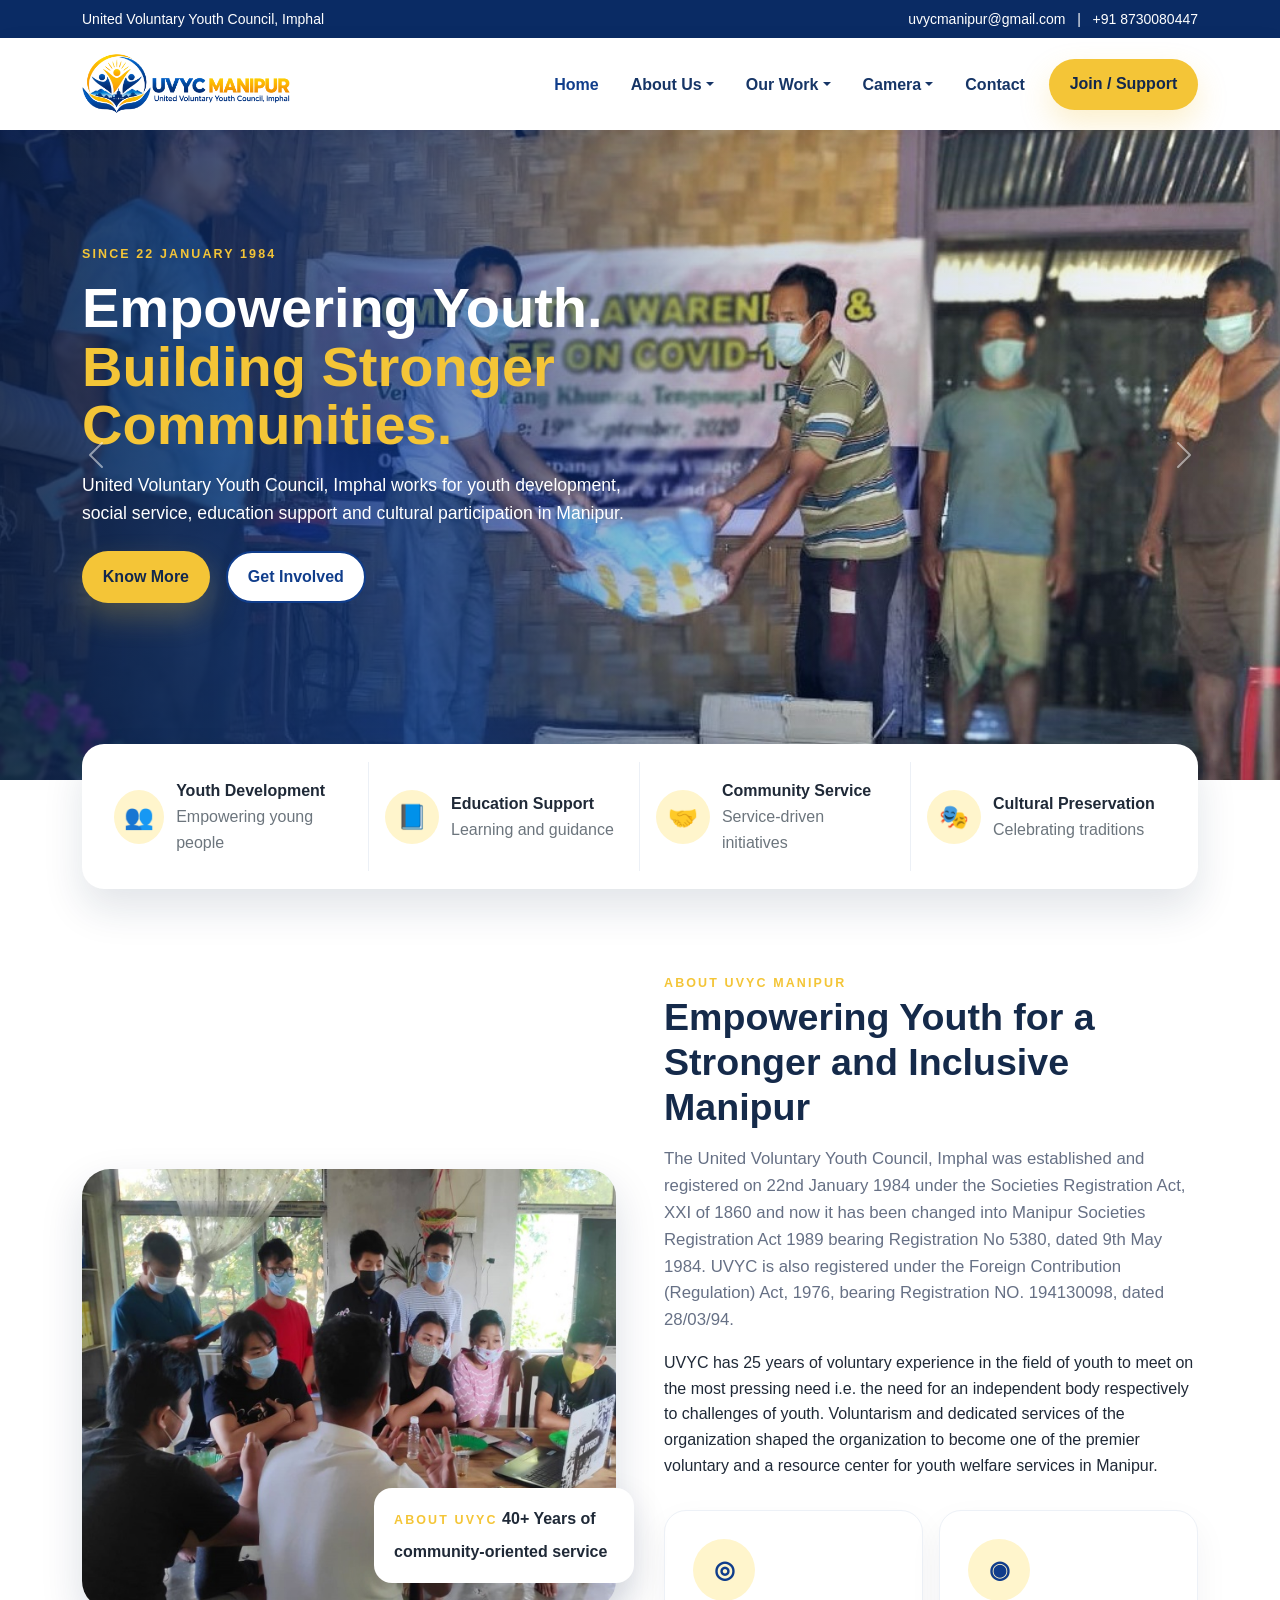
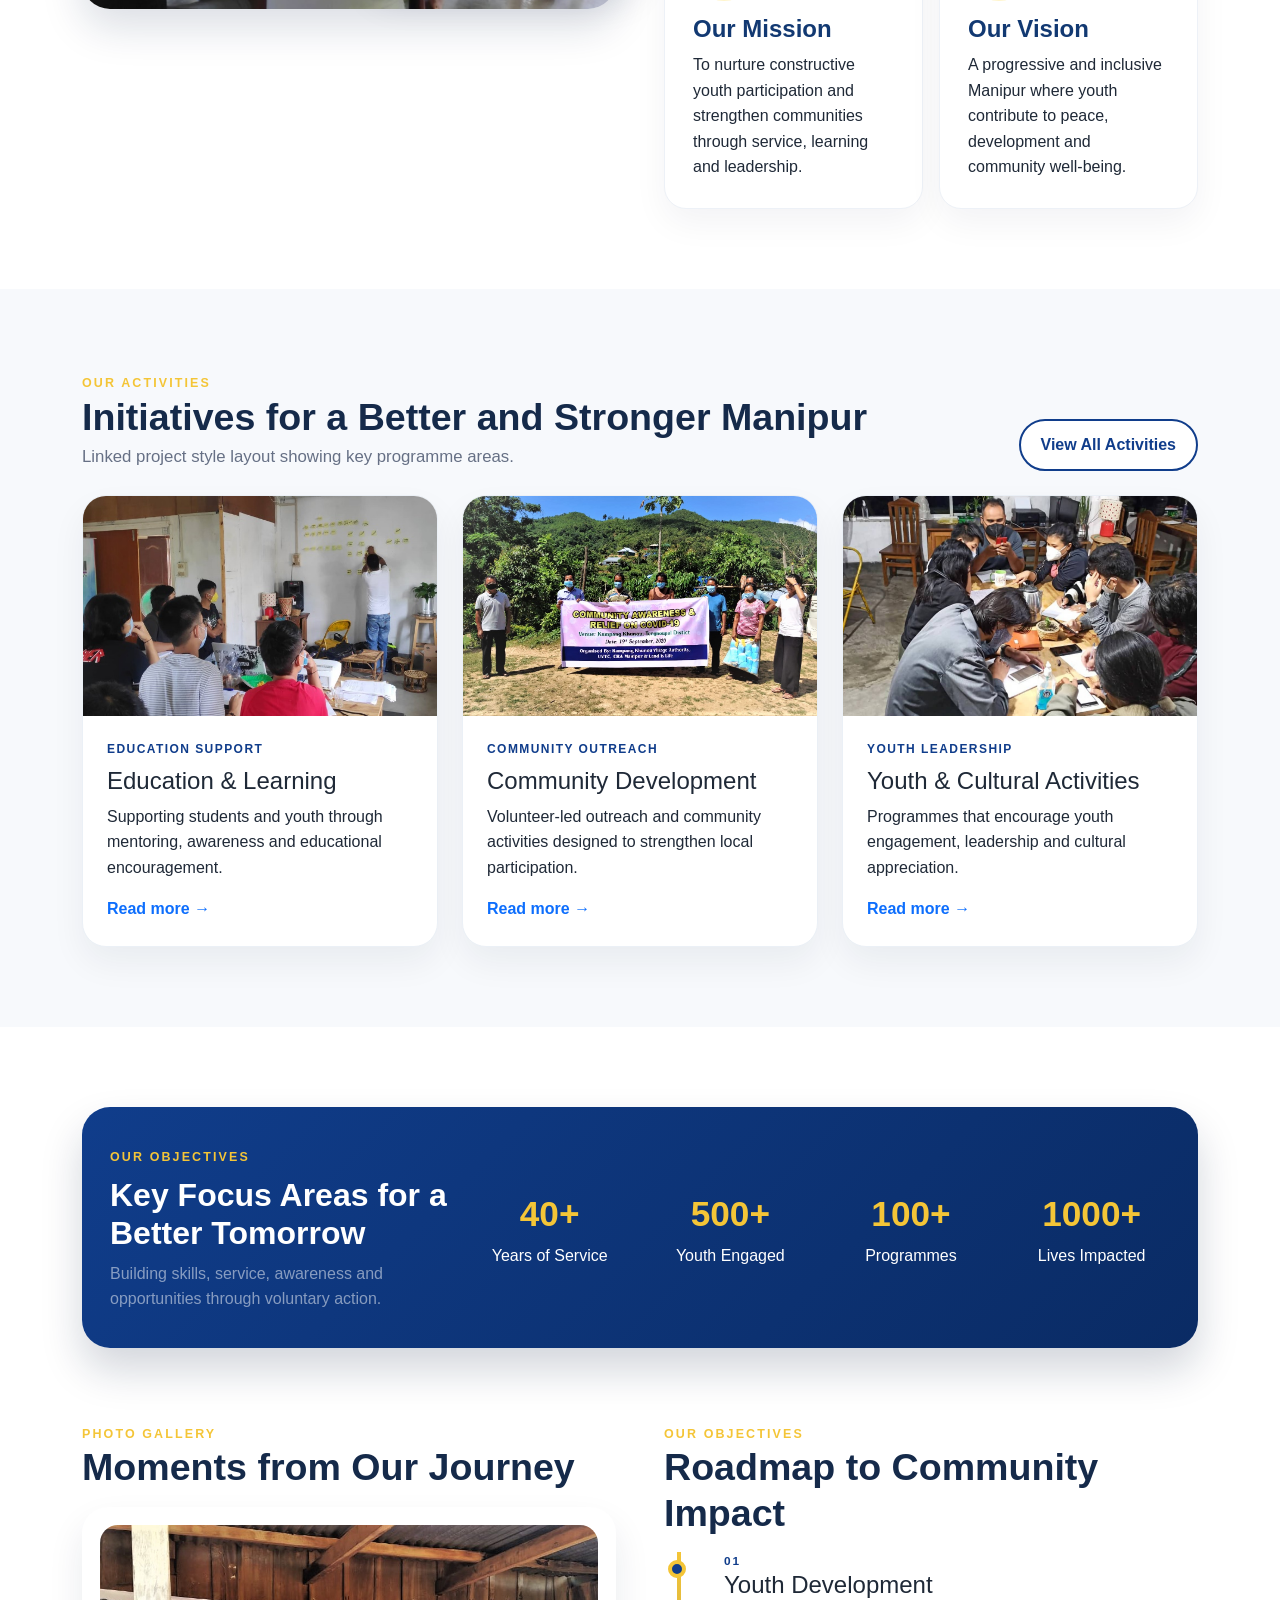
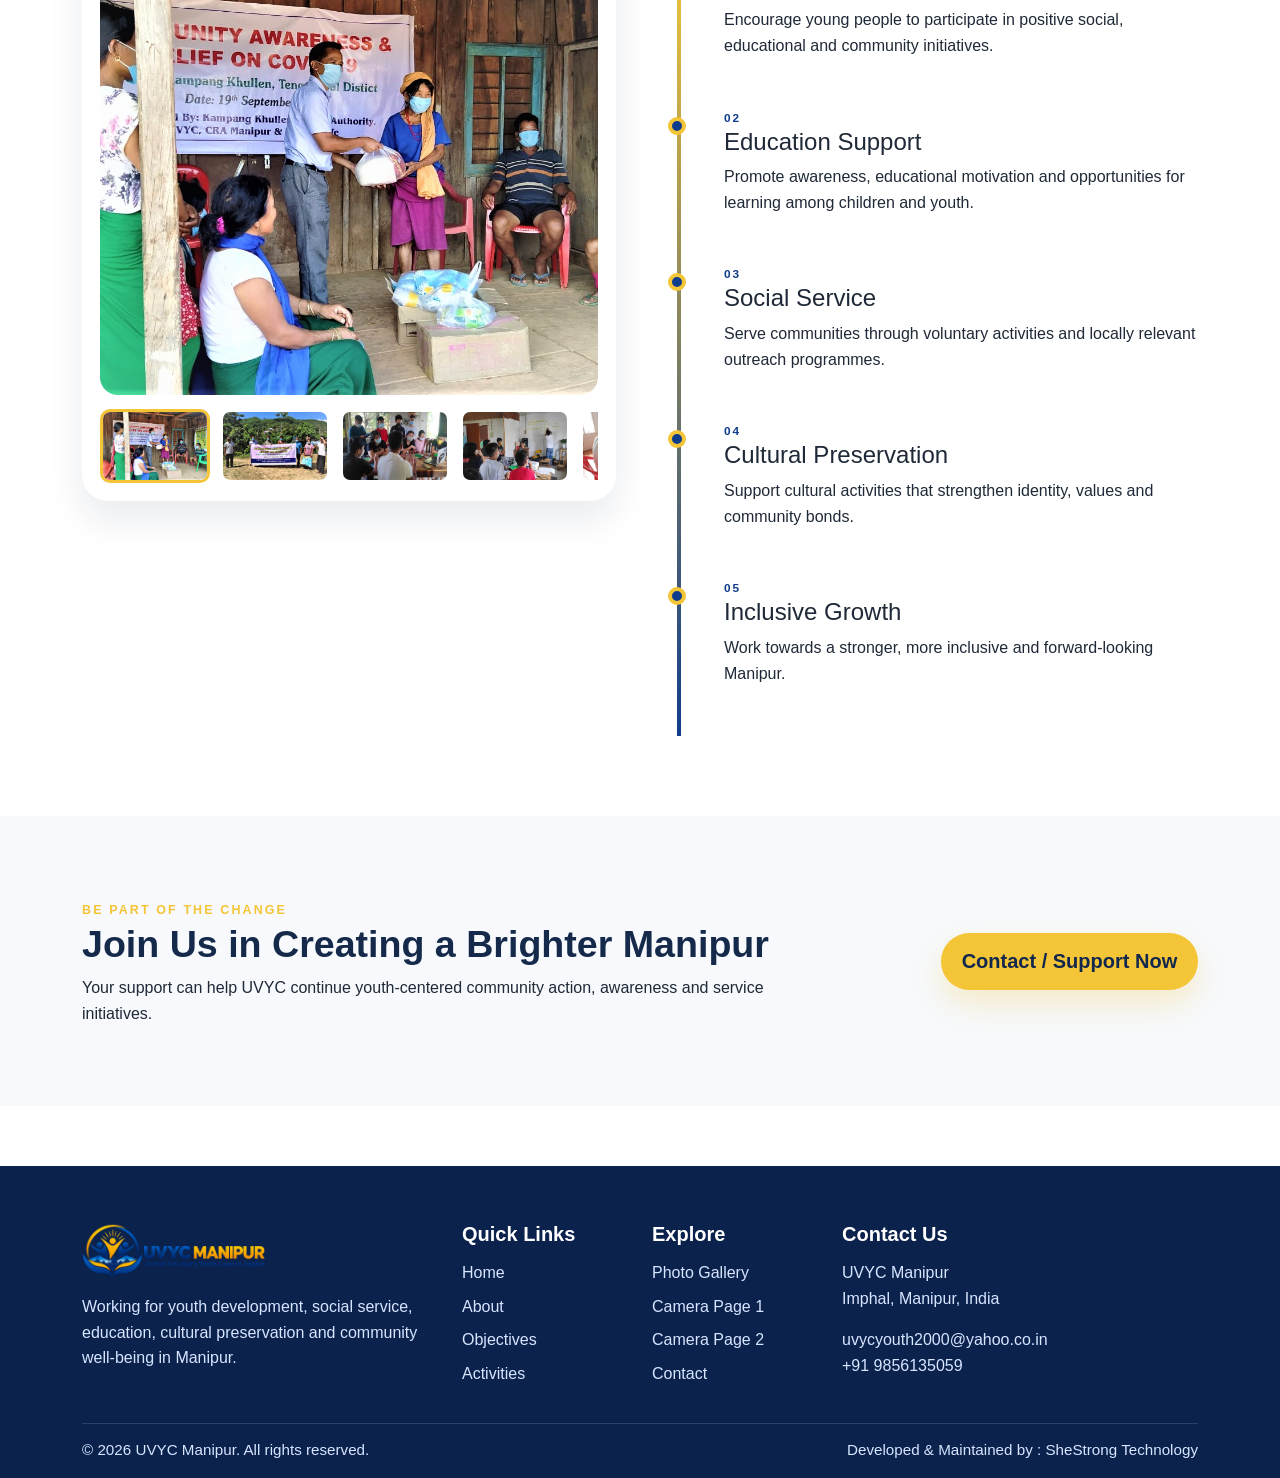
==== index.html @ 4964dfb7 "initial commit" ====
<!doctype html>
<html lang="en">
    <head>
        <title>UVYC Manipur | Home</title>
        <meta charset="utf-8" />
        <meta name="viewport" content="width=device-width, initial-scale=1" />
        <link rel="icon" href="assets/images/uvyc-logo.png" />
        <link rel="stylesheet" href="assets/css/bootstrap.min.css" />
        <link rel="stylesheet" href="assets/css/style.css" />
    </head>
    <body>
        <div class="topbar py-2">
            <div class="container d-flex justify-content-between align-items-center flex-wrap gap-2">
                <div>United Voluntary Youth Council, Imphal</div>
                <div>
                    <a href="mailto:uvycmanipur@gmail.com">uvycmanipur@gmail.com</a> &nbsp; | &nbsp;
                    <a href="tel:+918730080447">+91 8730080447</a>
                </div>
            </div>
        </div>
        <nav class="navbar navbar-expand-lg sticky-top navbar-light">
            <div class="container">
                <a class="navbar-brand" href="index.html"
                    ><img src="assets/images/uvyc-logo.png" alt="UVYC Manipur"
                /></a>
                <button
                    class="navbar-toggler"
                    type="button"
                    data-bs-toggle="collapse"
                    data-bs-target="#mainNav"
                    aria-controls="mainNav"
                    aria-expanded="false"
                    aria-label="Toggle navigation"
                >
                    <span class="navbar-toggler-icon"></span>
                </button>
                <div class="collapse navbar-collapse" id="mainNav">
                    <ul class="navbar-nav ms-auto align-items-lg-center">
                        <li class="nav-item"><a class="nav-link active" href="index.html">Home</a></li>
                        <li class="nav-item dropdown">
                            <a
                                class="nav-link dropdown-toggle"
                                href="#"
                                id="aboutDropdown"
                                role="button"
                                data-bs-toggle="dropdown"
                                aria-expanded="false"
                                >About Us</a
                            >
                            <ul class="dropdown-menu" aria-labelledby="aboutDropdown">
                                <li><a class="dropdown-item" href="about.html">About UVYC</a></li>
                                <li><a class="dropdown-item" href="objectives.html">Our Objectives</a></li>
                            </ul>
                        </li>
                        <li class="nav-item dropdown">
                            <a
                                class="nav-link dropdown-toggle"
                                href="#"
                                id="workDropdown"
                                role="button"
                                data-bs-toggle="dropdown"
                                aria-expanded="false"
                                >Our Work</a
                            >
                            <ul class="dropdown-menu" aria-labelledby="workDropdown">
                                <li><a class="dropdown-item" href="activities.html">Activities &amp; Projects</a></li>
                                <li><a class="dropdown-item" href="gallery.html">Photo Gallery</a></li>
                            </ul>
                        </li>
                        <li class="nav-item dropdown">
                            <a
                                class="nav-link dropdown-toggle"
                                href="#"
                                id="cameraDropdown"
                                role="button"
                                data-bs-toggle="dropdown"
                                aria-expanded="false"
                                >Camera</a
                            >
                            <ul class="dropdown-menu" aria-labelledby="cameraDropdown">
                                <li><a class="dropdown-item" href="camera-page-1.html">IRCA</a></li>
                                <li><a class="dropdown-item" href="camera-page-2.html">ODIC</a></li>
                            </ul>
                        </li>
                        <li class="nav-item"><a class="nav-link" href="contact.html">Contact</a></li>
                        <li class="nav-item ms-lg-2"><a class="btn btn-uvyc" href="contact.html">Join / Support</a></li>
                    </ul>
                </div>
            </div>
        </nav>
        <section class="hero-section">
            <div id="heroCarousel" class="carousel slide carousel-fade" data-bs-ride="carousel">
                <div class="carousel-indicators">
                    <button type="button" data-bs-target="#heroCarousel" data-bs-slide-to="0" class="active"></button
                    ><button type="button" data-bs-target="#heroCarousel" data-bs-slide-to="1"></button
                    ><button type="button" data-bs-target="#heroCarousel" data-bs-slide-to="2"></button>
                </div>
                <div class="carousel-inner">
                    <div class="carousel-item active">
                        <div class="hero-slide">
                            <img src="assets/images/banner-1.jpg" alt="Empowering youth banner" />
                            <div class="hero-overlay"></div>
                            <div class="container">
                                <div class="hero-content">
                                    <span class="eyebrow">Since 22 January 1984</span>
                                    <h1>Empowering Youth.<br /><span>Building Stronger Communities.</span></h1>
                                    <p>
                                        United Voluntary Youth Council, Imphal works for youth development, social
                                        service, education support and cultural participation in Manipur.
                                    </p>
                                    <div class="d-flex gap-3 flex-wrap mt-4">
                                        <a href="activities.html" class="btn btn-uvyc">Know More</a
                                        ><a href="contact.html" class="btn btn-uvyc-outline">Get Involved</a>
                                    </div>
                                </div>
                            </div>
                        </div>
                    </div>
                    <div class="carousel-item">
                        <div class="hero-slide">
                            <img src="assets/images/banner-2.jpg" alt="Community service banner" />
                            <div class="hero-overlay"></div>
                            <div class="container">
                                <div class="hero-content">
                                    <span class="eyebrow">Serve • Learn • Lead</span>
                                    <h1>Youth Leadership for a <span>Better Tomorrow</span></h1>
                                    <p>
                                        We create opportunities for young people to contribute to education, community
                                        service and positive change.
                                    </p>
                                    <div class="d-flex gap-3 flex-wrap mt-4">
                                        <a href="objectives.html" class="btn btn-uvyc">Our Objectives</a
                                        ><a href="gallery.html" class="btn btn-uvyc-outline">View Gallery</a>
                                    </div>
                                </div>
                            </div>
                        </div>
                    </div>
                    <div class="carousel-item">
                        <div class="hero-slide">
                            <img src="assets/images/banner-3.jpg" alt="Cultural activities banner" />
                            <div class="hero-overlay"></div>
                            <div class="container">
                                <div class="hero-content">
                                    <span class="eyebrow">Inclusive Community Action</span>
                                    <h1>Working Together for <span>Positive Change</span></h1>
                                    <p>
                                        Through voluntary action, youth mobilization and local partnerships, UVYC
                                        continues to support stronger and more resilient communities.
                                    </p>
                                    <div class="d-flex gap-3 flex-wrap mt-4">
                                        <a href="about.html" class="btn btn-uvyc">Read About Us</a
                                        ><a href="camera-page-1.html" class="btn btn-uvyc-outline">Camera Page</a>
                                    </div>
                                </div>
                            </div>
                        </div>
                    </div>
                </div>
                <button class="carousel-control-prev" type="button" data-bs-target="#heroCarousel" data-bs-slide="prev">
                    <span class="carousel-control-prev-icon"></span></button
                ><button
                    class="carousel-control-next"
                    type="button"
                    data-bs-target="#heroCarousel"
                    data-bs-slide="next"
                >
                    <span class="carousel-control-next-icon"></span>
                </button>
            </div>
        </section>
        <section class="feature-band">
            <div class="container">
                <div class="feature-wrap">
                    <div class="row g-0">
                        <div class="col-md-3 feature-item">
                            <div class="feature-icon">👥</div>
                            <div>
                                <strong>Youth Development</strong>
                                <div class="text-muted">Empowering young people</div>
                            </div>
                        </div>
                        <div class="col-md-3 feature-item">
                            <div class="feature-icon">📘</div>
                            <div>
                                <strong>Education Support</strong>
                                <div class="text-muted">Learning and guidance</div>
                            </div>
                        </div>
                        <div class="col-md-3 feature-item">
                            <div class="feature-icon">🤝</div>
                            <div>
                                <strong>Community Service</strong>
                                <div class="text-muted">Service-driven initiatives</div>
                            </div>
                        </div>
                        <div class="col-md-3 feature-item">
                            <div class="feature-icon">🎭</div>
                            <div>
                                <strong>Cultural Preservation</strong>
                                <div class="text-muted">Celebrating traditions</div>
                            </div>
                        </div>
                    </div>
                </div>
            </div>
        </section>
        <section class="section">
            <div class="container">
                <div class="row align-items-center g-5">
                    <div class="col-lg-6">
                        <div class="split-photo">
                            <img src="assets/images/1.jpg" alt="About UVYC" />
                            <div class="floating-card">
                                <div class="eyebrow mb-2">About UVYC</div>
                                <strong>40+ Years of community-oriented service</strong>
                            </div>
                        </div>
                    </div>
                    <div class="col-lg-6">
                        <div class="eyebrow">About UVYC Manipur</div>
                        <h2 class="section-title">Empowering Youth for a Stronger and Inclusive Manipur</h2>
                        <p class="section-subtitle">
                            The United Voluntary Youth Council, Imphal was established and registered on 22nd January 1984 under the Societies Registration Act, XXI of 1860 and now it has been changed into Manipur Societies Registration Act 1989 bearing Registration No 5380, dated 9th May 1984. UVYC is also registered under the Foreign Contribution (Regulation) Act, 1976, bearing Registration NO. 194130098, dated 28/03/94. 
                        </p>
                        <p>
                            UVYC has 25 years of voluntary experience in the field of youth to meet on the most pressing need i.e. the need for an independent body respectively to challenges of youth. Voluntarism and dedicated services of the organization shaped the organization to become one of the premier voluntary and a resource center for youth welfare services in Manipur. 
                        </p>
                        <div class="row g-3 mt-2">
                            <div class="col-md-6">
                                <div class="info-box">
                                    <div class="icon-badge">◎</div>
                                    <h4>Our Mission</h4>
                                    <p class="mb-0">
                                        To nurture constructive youth participation and strengthen communities through
                                        service, learning and leadership.
                                    </p>
                                </div>
                            </div>
                            <div class="col-md-6">
                                <div class="info-box">
                                    <div class="icon-badge">◉</div>
                                    <h4>Our Vision</h4>
                                    <p class="mb-0">
                                        A progressive and inclusive Manipur where youth contribute to peace, development
                                        and community well-being.
                                    </p>
                                </div>
                            </div>
                        </div>
                    </div>
                </div>
            </div>
        </section>
        <section class="section section-light">
            <div class="container">
                <div class="d-flex justify-content-between align-items-end flex-wrap gap-3 mb-4">
                    <div>
                        <div class="eyebrow">Our Activities</div>
                        <h2 class="section-title mb-1">Initiatives for a Better and Stronger Manipur</h2>
                        <p class="section-subtitle mb-0">Linked project style layout showing key programme areas.</p>
                    </div>
                    <a href="activities.html" class="btn btn-uvyc-outline">View All Activities</a>
                </div>
                <div class="row g-4">
                    <div class="col-md-4">
                        <div class="card-elevated">
                            <img src="assets/images/2.jpg" alt="Education support" />
                            <div class="card-body p-4">
                                <div class="mini">Education Support</div>
                                <h4 class="mt-2">Education &amp; Learning</h4>
                                <p>
                                    Supporting students and youth through mentoring, awareness and educational
                                    encouragement.
                                </p>
                                <a href="activities.html" class="fw-bold text-decoration-none">Read more →</a>
                            </div>
                        </div>
                    </div>
                    <div class="col-md-4">
                        <div class="card-elevated">
                            <img src="assets/images/awareness.jpg" alt="Community outreach" />
                            <div class="card-body p-4">
                                <div class="mini">Community Outreach</div>
                                <h4 class="mt-2">Community Development</h4>
                                <p>
                                    Volunteer-led outreach and community activities designed to strengthen local
                                    participation.
                                </p>
                                <a href="activities.html" class="fw-bold text-decoration-none">Read more →</a>
                            </div>
                        </div>
                    </div>
                    <div class="col-md-4">
                        <div class="card-elevated">
                            <img src="assets/images/3.jpg" alt="Youth and culture" />
                            <div class="card-body p-4">
                                <div class="mini">Youth Leadership</div>
                                <h4 class="mt-2">Youth &amp; Cultural Activities</h4>
                                <p>Programmes that encourage youth engagement, leadership and cultural appreciation.</p>
                                <a href="activities.html" class="fw-bold text-decoration-none">Read more →</a>
                            </div>
                        </div>
                    </div>
                </div>
            </div>
        </section>
        <section class="section">
            <div class="container">
                <div class="stats-band">
                    <div class="row g-4 align-items-center">
                        <div class="col-lg-4">
                            <div class="eyebrow mb-2">Our Objectives</div>
                            <h2 class="text-white fw-bold mb-2">Key Focus Areas for a Better Tomorrow</h2>
                            <p class="mb-0 text-white-50">
                                Building skills, service, awareness and opportunities through voluntary action.
                            </p>
                        </div>
                        <div class="col-6 col-lg-2 stat">
                            <div class="num">40+</div>
                            <div>Years of Service</div>
                        </div>
                        <div class="col-6 col-lg-2 stat">
                            <div class="num">500+</div>
                            <div>Youth Engaged</div>
                        </div>
                        <div class="col-6 col-lg-2 stat">
                            <div class="num">100+</div>
                            <div>Programmes</div>
                        </div>
                        <div class="col-6 col-lg-2 stat">
                            <div class="num">1000+</div>
                            <div>Lives Impacted</div>
                        </div>
                    </div>
                </div>
                <div class="row g-5 align-items-start mt-4">
                    <div class="col-lg-6">
                        <div class="eyebrow">Photo Gallery</div>
                        <h2 class="section-title">Moments from Our Journey</h2>
                        <div class="gallery-frame" data-gallery-wrap>
                            <div class="gallery-main"><img src="assets/images/mentor.jpg" alt="Gallery main" /></div>
                            <div class="thumb-strip">
                                <button class="active" data-gallery-main="assets/images/mentor.jpg">
                                    <img src="assets/images/mentor.jpg" alt="Gallery 1" /></button
                                ><button data-gallery-main="assets/images/awareness.jpg">
                                    <img src="assets/images/awareness.jpg" alt="Gallery 2" /></button
                                ><button data-gallery-main="assets/images/1.jpg">
                                    <img src="assets/images/1.jpg" alt="Gallery 3" /></button
                                ><button data-gallery-main="assets/images/2.jpg">
                                    <img src="assets/images/2.jpg" alt="Gallery 4" /></button
                                ><button data-gallery-main="assets/images/5.jpg">
                                    <img src="assets/images/5.jpg" alt="Gallery 5" />
                                </button>
                            </div>
                        </div>
                    </div>
                    <div class="col-lg-6">
                        <div class="eyebrow">Our Objectives</div>
                        <h2 class="section-title">Roadmap to Community Impact</h2>
                        <div class="timeline">
                            <div class="timeline-item">
                                <div class="timeline-step">01</div>
                                <h4>Youth Development</h4>
                                <p>
                                    Encourage young people to participate in positive social, educational and community
                                    initiatives.
                                </p>
                            </div>
                            <div class="timeline-item">
                                <div class="timeline-step">02</div>
                                <h4>Education Support</h4>
                                <p>
                                    Promote awareness, educational motivation and opportunities for learning among
                                    children and youth.
                                </p>
                            </div>
                            <div class="timeline-item">
                                <div class="timeline-step">03</div>
                                <h4>Social Service</h4>
                                <p>
                                    Serve communities through voluntary activities and locally relevant outreach
                                    programmes.
                                </p>
                            </div>
                            <div class="timeline-item">
                                <div class="timeline-step">04</div>
                                <h4>Cultural Preservation</h4>
                                <p>Support cultural activities that strengthen identity, values and community bonds.</p>
                            </div>
                            <div class="timeline-item">
                                <div class="timeline-step">05</div>
                                <h4>Inclusive Growth</h4>
                                <p>Work towards a stronger, more inclusive and forward-looking Manipur.</p>
                            </div>
                        </div>
                    </div>
                </div>
            </div>
        </section>
        <section class="section section-light">
            <div class="container">
                <div class="row align-items-center g-4">
                    <div class="col-lg-8">
                        <div class="eyebrow">Be Part of the Change</div>
                        <h2 class="section-title mb-2">Join Us in Creating a Brighter Manipur</h2>
                        <p class="mb-0">
                            Your support can help UVYC continue youth-centered community action, awareness and service
                            initiatives.
                        </p>
                    </div>
                    <div class="col-lg-4 text-lg-end">
                        <a href="contact.html" class="btn btn-uvyc btn-lg">Contact / Support Now</a>
                    </div>
                </div>
            </div>
        </section>
        <footer class="footer">
            <div class="container">
                <div class="row g-4">
                    <div class="col-lg-4">
                        <img src="assets/images/uvyc-logo.png" alt="UVYC" class="logo" />
                        <p>
                            Working for youth development, social service, education, cultural preservation and
                            community well-being in Manipur.
                        </p>
                    </div>
                    <div class="col-6 col-lg-2">
                        <h5>Quick Links</h5>
                        <p class="mb-2"><a href="index.html">Home</a></p>
                        <p class="mb-2"><a href="about.html">About</a></p>
                        <p class="mb-2"><a href="objectives.html">Objectives</a></p>
                        <p class="mb-2"><a href="activities.html">Activities</a></p>
                    </div>
                    <div class="col-6 col-lg-2">
                        <h5>Explore</h5>
                        <p class="mb-2"><a href="gallery.html">Photo Gallery</a></p>
                        <p class="mb-2"><a href="camera-page-1.html">Camera Page 1</a></p>
                        <p class="mb-2"><a href="camera-page-2.html">Camera Page 2</a></p>
                        <p class="mb-2"><a href="contact.html">Contact</a></p>
                    </div>
                    <div class="col-lg-4">
                        <h5>Contact Us</h5>
                        <p>UVYC Manipur<br />Imphal, Manipur, India</p>
                        <p class="mb-0">
                            <a href="mailto:uvycyouth2000@yahoo.co.in">uvycyouth2000@yahoo.co.in</a><br /><a
                                href="tel:+919856135059"
                                >+91 9856135059</a
                            >
                        </p>
                    </div>
                </div>
                <div class="copyright">
                    <span>© <span id="year"></span> UVYC Manipur. All rights reserved.</span
                    ><span class="credit"
                        >Developed &amp; Maintained by :
                        <a href="https://shestrong.in/" target="_blank" rel="noopener">SheStrong Technology</a></span
                    >
                </div>
            </div>
        </footer>
        <script src="assets/js/bootstrap.bundle.min.js"></script>
        <script src="assets/js/site.js"></script>
    </body>
</html>
---- assets/css/style.css ----
:root{--uvyc-blue:#103d8b;--uvyc-blue-dark:#0a2b64;--uvyc-yellow:#f4c537;--uvyc-yellow-soft:#fff5cc;--uvyc-text:#1f2937;--uvyc-muted:#667085;--uvyc-bg:#f7f9fc;--uvyc-border:#d8e1f0;--uvyc-white:#ffffff;}
*{box-sizing:border-box}html{scroll-behavior:smooth}body{font-family:Arial,Helvetica,sans-serif;color:var(--uvyc-text);background:#fff;line-height:1.6}.topbar{background:var(--uvyc-blue-dark);color:#fff;font-size:14px}.topbar a{color:#fff;text-decoration:none}.navbar{background:#fff;box-shadow:0 8px 26px rgba(7,26,58,.06)}.navbar-brand img{height:66px;width:auto}.navbar-nav .nav-link{color:#163566!important;font-weight:700;padding:.9rem 1rem!important}.navbar-nav .nav-link.active,.navbar-nav .nav-link:hover{color:var(--uvyc-blue)!important}.btn-uvyc{background:var(--uvyc-yellow);border:0;color:#12274d;font-weight:800;padding:.85rem 1.3rem;border-radius:999px;box-shadow:0 14px 30px rgba(244,197,55,.25)}.btn-uvyc:hover{background:#f0bb0f;color:#13213b}.btn-uvyc-outline{border:2px solid var(--uvyc-blue);color:var(--uvyc-blue);background:#fff;font-weight:800;padding:.75rem 1.25rem;border-radius:999px}.btn-uvyc-outline:hover{background:var(--uvyc-blue);color:#fff}.hero-section{position:relative}.hero-section .carousel-item{height:650px;min-height:650px}.hero-slide{position:relative;width:100%;height:650px;background:#0e2b64;overflow:hidden}.hero-slide img{position:absolute;inset:0;width:100%;height:100%;object-fit:cover;object-position:center center}.hero-overlay{position:absolute;inset:0;background:linear-gradient(90deg,rgba(10,29,67,.88) 0%, rgba(16,61,139,.67) 32%, rgba(16,61,139,.20) 58%, rgba(16,61,139,0) 100%)}.hero-content{position:relative;z-index:2;max-width:630px;padding:110px 0;color:#fff}.eyebrow{display:inline-block;letter-spacing:.17em;font-size:.78rem;font-weight:800;text-transform:uppercase;color:var(--uvyc-yellow)}.hero-content h1{font-size:3.5rem;line-height:1.05;margin:.8rem 0 1rem;font-weight:900}.hero-content h1 span{color:var(--uvyc-yellow)}.hero-content p{font-size:1.1rem;max-width:580px}.carousel-indicators [data-bs-target]{width:11px;height:11px;border-radius:50%;border:0;background:#fff;opacity:.6}.carousel-indicators .active{background:var(--uvyc-yellow);opacity:1}.section{padding:80px 0}.section-light{background:var(--uvyc-bg)}.section-title{font-weight:900;color:#152a4a;font-size:2.35rem;margin-bottom:1rem}.section-subtitle{font-size:1.05rem;color:var(--uvyc-muted);max-width:720px}.feature-band{margin-top:-36px;position:relative;z-index:3}.feature-wrap{background:#fff;border-radius:22px;box-shadow:0 20px 40px rgba(13,38,76,.12);padding:18px 16px}.feature-item{display:flex;gap:12px;align-items:center;padding:16px;border-right:1px solid #ecf0f6}.feature-item:last-child{border-right:0}.feature-icon{width:54px;height:54px;border-radius:50%;background:var(--uvyc-yellow-soft);display:grid;place-items:center;color:var(--uvyc-blue);font-size:24px;font-weight:700}.split-photo{position:relative}.split-photo img{width:100%;border-radius:28px;object-fit:cover;min-height:430px;box-shadow:0 18px 42px rgba(12,36,72,.15)}.floating-card{position:absolute;right:-18px;bottom:26px;background:#fff;padding:18px 20px;border-radius:18px;box-shadow:0 15px 36px rgba(14,31,63,.14);max-width:260px}.info-box{background:#fff;border:1px solid #edf1f7;border-radius:22px;padding:28px;box-shadow:0 14px 34px rgba(7,26,58,.05);height:100%}.info-box h4{font-weight:800;color:#123972}.icon-badge{width:62px;height:62px;border-radius:50%;display:grid;place-items:center;background:var(--uvyc-yellow-soft);color:var(--uvyc-blue);font-weight:800;font-size:24px;margin-bottom:14px}.card-elevated{background:#fff;border:1px solid #ebf0f6;border-radius:24px;overflow:hidden;box-shadow:0 16px 34px rgba(7,26,58,.06);height:100%}.card-elevated img{width:100%;height:220px;object-fit:cover}.card-body .mini{font-size:.75rem;color:var(--uvyc-blue);font-weight:800;text-transform:uppercase;letter-spacing:.12em}.gallery-frame{background:#fff;border-radius:26px;padding:18px;box-shadow:0 18px 36px rgba(9,29,61,.09)}.gallery-main img{width:100%;height:470px;object-fit:cover;border-radius:18px}.thumb-strip{display:flex;gap:10px;overflow:auto;padding-top:14px}.thumb-strip button{border:0;background:none;padding:0;flex:0 0 110px}.thumb-strip img{width:110px;height:74px;object-fit:cover;border-radius:10px;border:3px solid transparent}.thumb-strip button.active img,.thumb-strip button:hover img{border-color:var(--uvyc-yellow)}.timeline{position:relative;padding-left:34px}.timeline:before{content:'';position:absolute;left:13px;top:0;bottom:0;width:4px;background:linear-gradient(var(--uvyc-yellow),var(--uvyc-blue))}.timeline-item{position:relative;padding:0 0 34px 26px}.timeline-item:before{content:'';position:absolute;left:-30px;top:8px;width:18px;height:18px;border-radius:50%;background:var(--uvyc-blue);border:4px solid var(--uvyc-yellow)}.timeline-step{font-size:.74rem;letter-spacing:.16em;text-transform:uppercase;color:var(--uvyc-blue);font-weight:900}.stats-band{background:linear-gradient(135deg,var(--uvyc-blue) 0%, var(--uvyc-blue-dark) 100%);color:#fff;border-radius:28px;padding:36px 28px;box-shadow:0 22px 42px rgba(9,29,61,.18)}.stat{text-align:center}.stat .num{font-size:2.2rem;font-weight:900;color:var(--uvyc-yellow)}.gallery-page .carousel-item img{height:520px;object-fit:cover;border-radius:20px}.gallery-thumbs .thumb-btn{border:0;background:none;padding:0}.gallery-thumbs img{width:120px;height:78px;object-fit:cover;border-radius:10px;border:3px solid transparent}.gallery-thumbs .active img{border-color:var(--uvyc-yellow)}.password-overlay{position:fixed;inset:0;background:linear-gradient(135deg,rgba(10,31,70,.86),rgba(16,61,139,.88));display:flex;align-items:center;justify-content:center;z-index:9999;padding:20px}.password-card{background:#fff;max-width:460px;width:100%;padding:32px;border-radius:24px;box-shadow:0 18px 42px rgba(7,26,58,.35)}.camera-grid .camera-box{background:#fff;border-radius:20px;padding:14px;box-shadow:0 16px 34px rgba(7,26,58,.08)}.camera-grid img{width:100%;height:260px;object-fit:cover;border-radius:14px}.footer{background:#0b224d;color:#d8e5ff;padding:56px 0 16px;margin-top:60px}.footer .logo{height:58px;width:auto;margin-bottom:14px}.footer h5{color:#fff;font-weight:800;margin-bottom:14px}.footer a{color:#d8e5ff;text-decoration:none}.footer a:hover{color:var(--uvyc-yellow)}.copyright{border-top:1px solid rgba(255,255,255,.14);margin-top:28px;padding-top:14px;font-size:.95rem;display:flex;justify-content:space-between;gap:12px;flex-wrap:wrap}.copyright .credit{margin-left:auto;text-align:right}.inner-hero{padding:100px 0;background:linear-gradient(135deg,#133c87,#0c2a60);color:#fff;position:relative;overflow:hidden}.inner-hero:after{content:'';position:absolute;right:-80px;top:-80px;width:320px;height:320px;border-radius:50%;background:rgba(244,197,55,.13)}.inner-hero h1{font-weight:900;font-size:3rem}.breadcrumb-min{color:#d6e7ff}.breadcrumb-min a{color:var(--uvyc-yellow);text-decoration:none}.contact-card{background:#fff;border-radius:22px;padding:28px;box-shadow:0 16px 34px rgba(7,26,58,.06);height:100%}.contact-card .label{font-size:.8rem;color:var(--uvyc-blue);font-weight:800;text-transform:uppercase;letter-spacing:.14em}.table-like{display:grid;gap:18px}.table-row{display:grid;grid-template-columns:130px 1fr;gap:18px;padding:16px 0;border-bottom:1px solid #ebeff6}@media (max-width:991px){.hero-section .carousel-item,.hero-slide{height:580px;min-height:580px}.hero-content{padding:96px 18px 70px}.hero-content h1{font-size:2.65rem}.feature-band{margin-top:18px}.feature-item{border-right:0;border-bottom:1px solid #eef2f7}.feature-item:last-child{border-bottom:0}.copyright{justify-content:center}.copyright .credit{margin-left:0;text-align:center}.navbar-brand img{height:54px}}@media (max-width:576px){.hero-section .carousel-item,.hero-slide{height:540px;min-height:540px}.hero-content h1{font-size:2.2rem}.section{padding:64px 0}.section-title{font-size:1.9rem}.gallery-main img{height:280px}.gallery-page .carousel-item img{height:280px}.thumb-strip button{flex-basis:88px}.thumb-strip img,.gallery-thumbs img{width:88px;height:62px}.split-photo img{min-height:320px}}

/* Dropdown navigation */
.navbar .dropdown-menu{border:0;border-radius:16px;padding:10px;min-width:220px;box-shadow:0 18px 40px rgba(7,26,58,.14);border-top:3px solid var(--uvyc-yellow)}
.navbar .dropdown-item{border-radius:10px;padding:.72rem .9rem;font-weight:700;color:#163566}
.navbar .dropdown-item:hover,.navbar .dropdown-item:focus{background:var(--uvyc-yellow-soft);color:var(--uvyc-blue)}
.navbar .dropdown-item.active,.navbar .dropdown-item:active{background:var(--uvyc-blue);color:#fff}
@media (min-width:992px){.navbar .dropdown:hover>.dropdown-menu{display:block;margin-top:0}.navbar .dropdown-toggle::after{transition:transform .2s ease}.navbar .dropdown:hover>.dropdown-toggle::after{transform:rotate(180deg)}}

/* Activity detail pages */
.activity-detail-hero{position:relative;min-height:460px;display:flex;align-items:end;overflow:hidden;background:var(--uvyc-blue-dark)}
.activity-detail-hero>img{position:absolute;inset:0;width:100%;height:100%;object-fit:cover}
.activity-detail-hero:after{content:"";position:absolute;inset:0;background:linear-gradient(90deg,rgba(6,28,67,.9),rgba(16,61,139,.54),rgba(16,61,139,.08))}
.activity-detail-hero .container{position:relative;z-index:2;padding-top:90px;padding-bottom:72px;color:#fff}
.activity-detail-hero h1{font-size:3.15rem;font-weight:900;max-width:780px}
.activity-detail-copy{background:#fff;border:1px solid #e7edf6;border-radius:24px;padding:32px;box-shadow:0 18px 40px rgba(7,26,58,.07)}
.activity-detail-copy .lead{font-size:1.2rem;color:#41506a}
.activity-gallery{background:var(--uvyc-bg)}
.activity-gallery .carousel-item img{width:100%;height:700px;object-fit:cover;border-radius:20px}
.activity-gallery-thumbs{display:flex;gap:12px;flex-wrap:wrap;justify-content:center;margin-top:16px}
.activity-gallery-thumbs button{border:0;background:transparent;padding:0}
.activity-gallery-thumbs img{width:120px;height:78px;object-fit:cover;border-radius:11px;border:3px solid transparent}
.activity-gallery-thumbs button.active img,.activity-gallery-thumbs button:hover img{border-color:var(--uvyc-yellow)}
.password-error{display:none;color:#b42318;background:#fef3f2;border:1px solid #fecdca;border-radius:10px;padding:10px 12px;margin-top:12px;font-size:.92rem}
@media(max-width:576px){.activity-detail-hero{min-height:390px}.activity-detail-hero h1{font-size:2.25rem}.activity-gallery .carousel-item img{height:290px}.activity-gallery-thumbs img{width:88px;height:60px}}
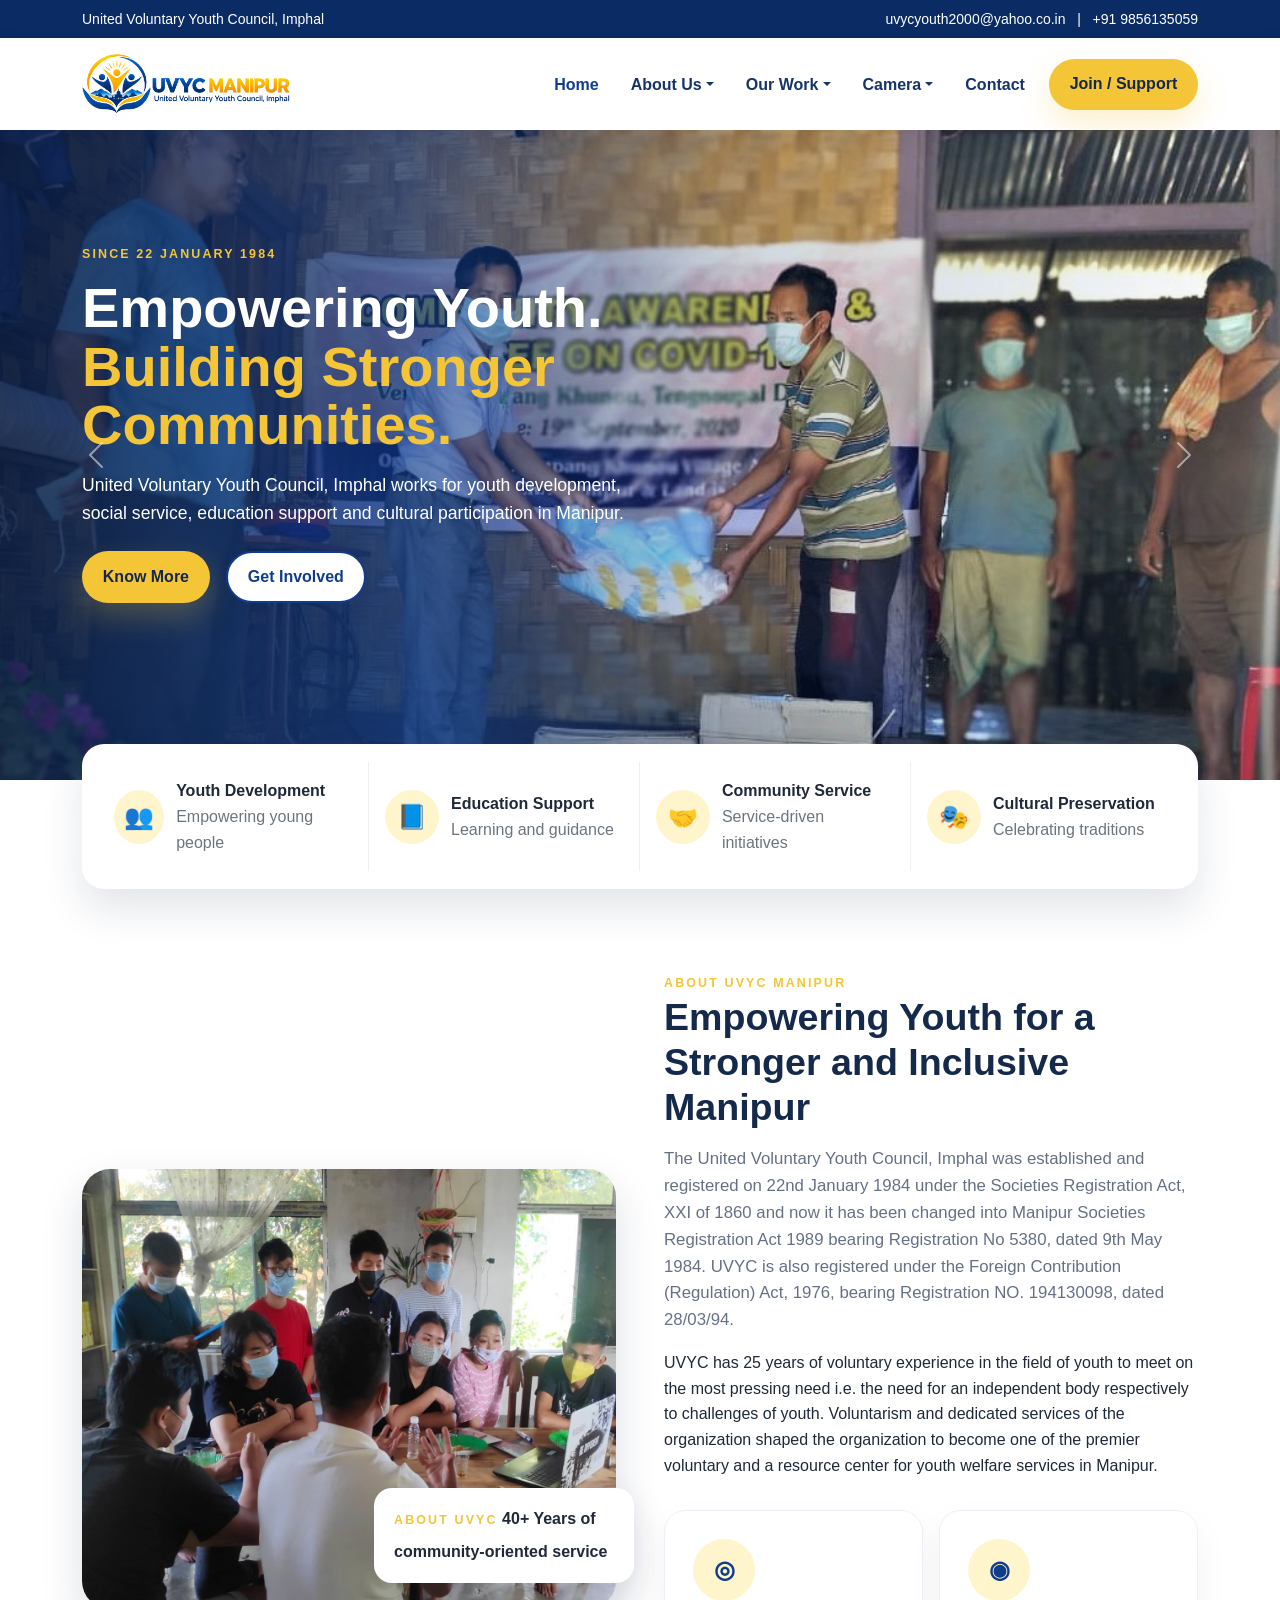
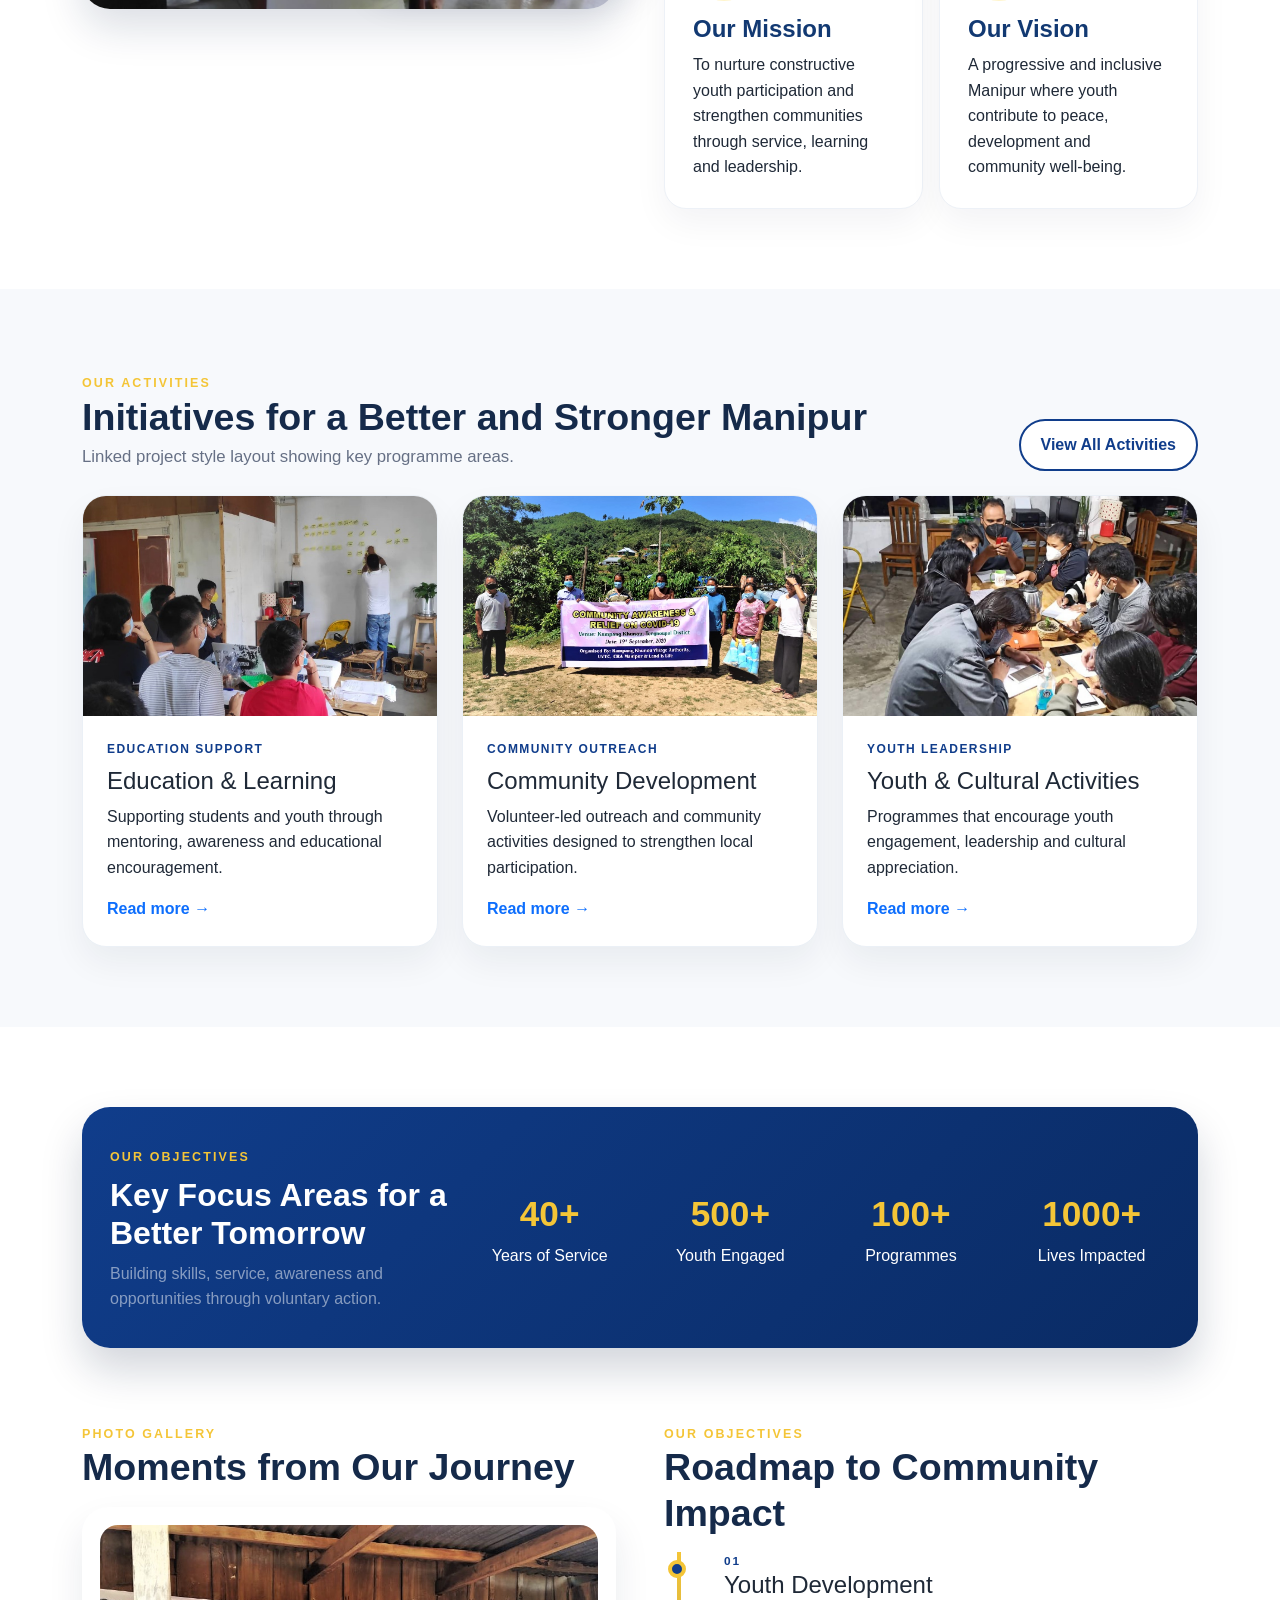
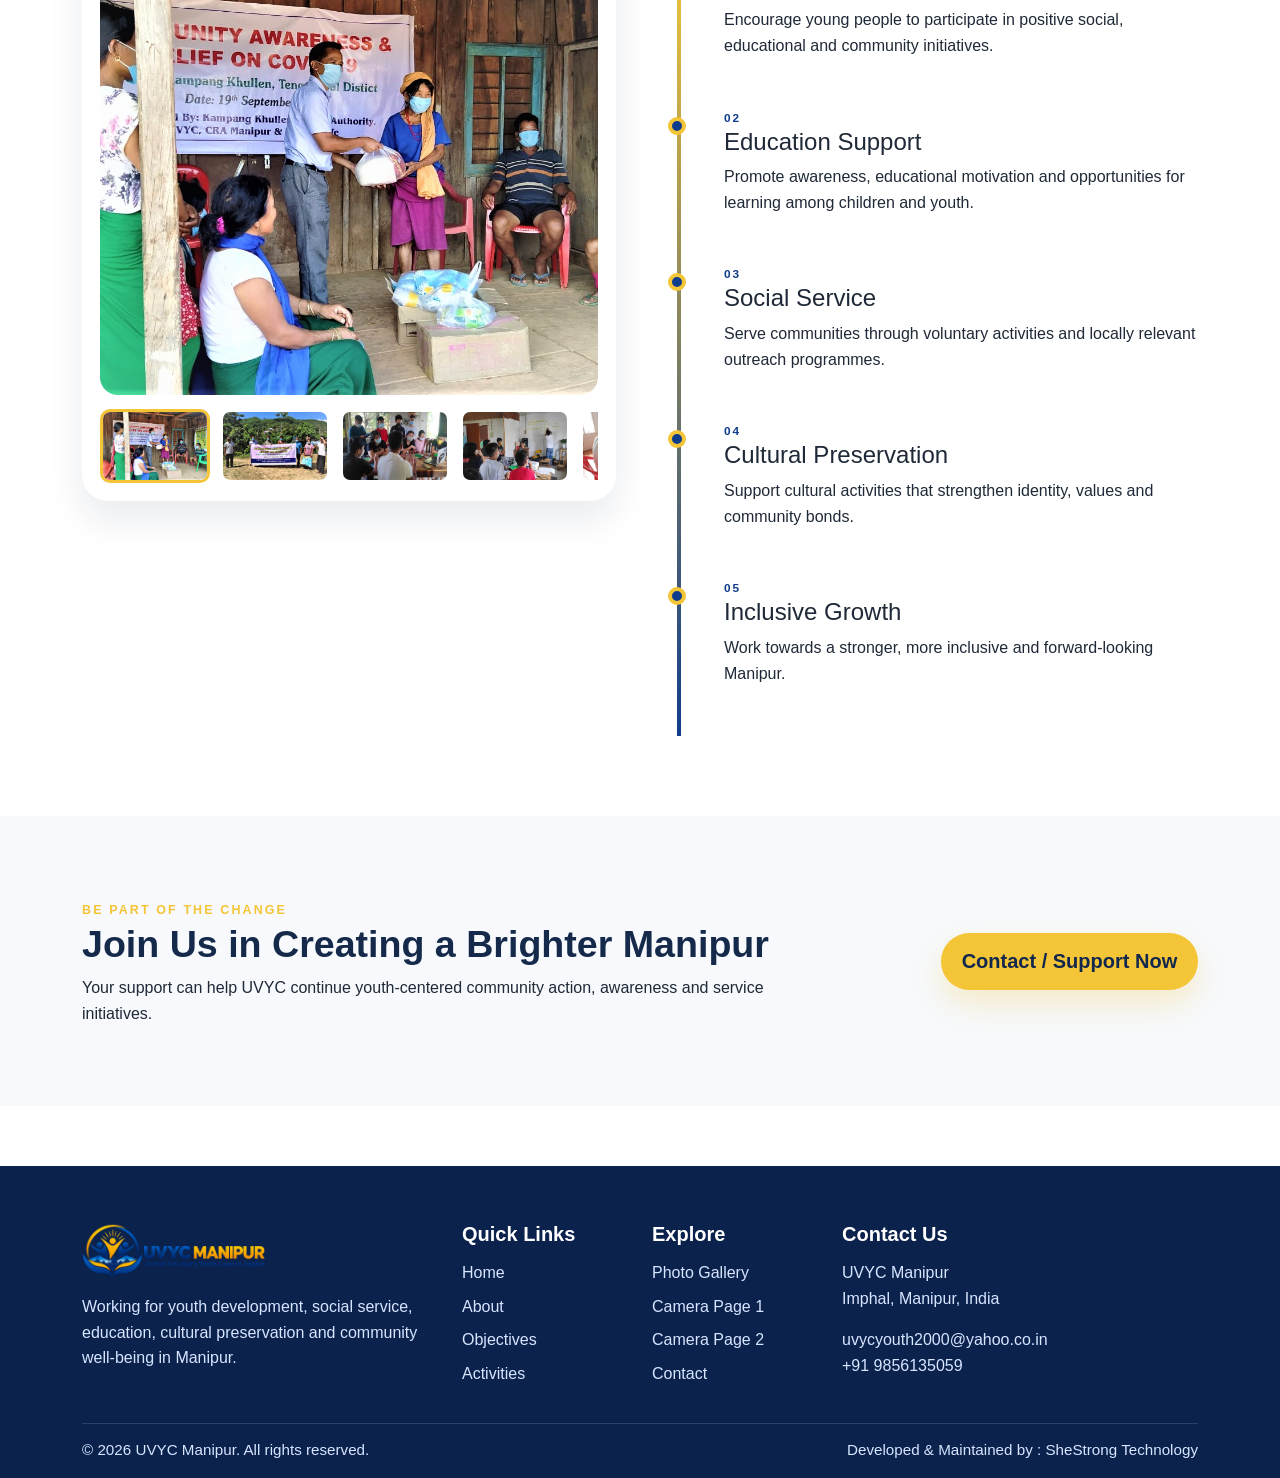
==== commit 12448392: "contact number updated" ====
--- a/index.html
+++ b/index.html
@@ -13,8 +13,8 @@
             <div class="container d-flex justify-content-between align-items-center flex-wrap gap-2">
                 <div>United Voluntary Youth Council, Imphal</div>
                 <div>
-                    <a href="mailto:uvycmanipur@gmail.com">uvycmanipur@gmail.com</a> &nbsp; | &nbsp;
-                    <a href="tel:+918730080447">+91 8730080447</a>
+                    <a href="mailto:uvycyouth2000@yahoo.co.in">uvycyouth2000@yahoo.co.in</a> &nbsp; | &nbsp;
+                    <a href="tel:+919856135059">+91 9856135059</a>
                 </div>
             </div>
         </div>
--- a/assets/css/style.css
+++ b/assets/css/style.css
@@ -1,6 +1,6 @@
 
 :root{--uvyc-blue:#103d8b;--uvyc-blue-dark:#0a2b64;--uvyc-yellow:#f4c537;--uvyc-yellow-soft:#fff5cc;--uvyc-text:#1f2937;--uvyc-muted:#667085;--uvyc-bg:#f7f9fc;--uvyc-border:#d8e1f0;--uvyc-white:#ffffff;}
-*{box-sizing:border-box}html{scroll-behavior:smooth}body{font-family:Arial,Helvetica,sans-serif;color:var(--uvyc-text);background:#fff;line-height:1.6}.topbar{background:var(--uvyc-blue-dark);color:#fff;font-size:14px}.topbar a{color:#fff;text-decoration:none}.navbar{background:#fff;box-shadow:0 8px 26px rgba(7,26,58,.06)}.navbar-brand img{height:66px;width:auto}.navbar-nav .nav-link{color:#163566!important;font-weight:700;padding:.9rem 1rem!important}.navbar-nav .nav-link.active,.navbar-nav .nav-link:hover{color:var(--uvyc-blue)!important}.btn-uvyc{background:var(--uvyc-yellow);border:0;color:#12274d;font-weight:800;padding:.85rem 1.3rem;border-radius:999px;box-shadow:0 14px 30px rgba(244,197,55,.25)}.btn-uvyc:hover{background:#f0bb0f;color:#13213b}.btn-uvyc-outline{border:2px solid var(--uvyc-blue);color:var(--uvyc-blue);background:#fff;font-weight:800;padding:.75rem 1.25rem;border-radius:999px}.btn-uvyc-outline:hover{background:var(--uvyc-blue);color:#fff}.hero-section{position:relative}.hero-section .carousel-item{height:650px;min-height:650px}.hero-slide{position:relative;width:100%;height:650px;background:#0e2b64;overflow:hidden}.hero-slide img{position:absolute;inset:0;width:100%;height:100%;object-fit:cover;object-position:center center}.hero-overlay{position:absolute;inset:0;background:linear-gradient(90deg,rgba(10,29,67,.88) 0%, rgba(16,61,139,.67) 32%, rgba(16,61,139,.20) 58%, rgba(16,61,139,0) 100%)}.hero-content{position:relative;z-index:2;max-width:630px;padding:110px 0;color:#fff}.eyebrow{display:inline-block;letter-spacing:.17em;font-size:.78rem;font-weight:800;text-transform:uppercase;color:var(--uvyc-yellow)}.hero-content h1{font-size:3.5rem;line-height:1.05;margin:.8rem 0 1rem;font-weight:900}.hero-content h1 span{color:var(--uvyc-yellow)}.hero-content p{font-size:1.1rem;max-width:580px}.carousel-indicators [data-bs-target]{width:11px;height:11px;border-radius:50%;border:0;background:#fff;opacity:.6}.carousel-indicators .active{background:var(--uvyc-yellow);opacity:1}.section{padding:80px 0}.section-light{background:var(--uvyc-bg)}.section-title{font-weight:900;color:#152a4a;font-size:2.35rem;margin-bottom:1rem}.section-subtitle{font-size:1.05rem;color:var(--uvyc-muted);max-width:720px}.feature-band{margin-top:-36px;position:relative;z-index:3}.feature-wrap{background:#fff;border-radius:22px;box-shadow:0 20px 40px rgba(13,38,76,.12);padding:18px 16px}.feature-item{display:flex;gap:12px;align-items:center;padding:16px;border-right:1px solid #ecf0f6}.feature-item:last-child{border-right:0}.feature-icon{width:54px;height:54px;border-radius:50%;background:var(--uvyc-yellow-soft);display:grid;place-items:center;color:var(--uvyc-blue);font-size:24px;font-weight:700}.split-photo{position:relative}.split-photo img{width:100%;border-radius:28px;object-fit:cover;min-height:430px;box-shadow:0 18px 42px rgba(12,36,72,.15)}.floating-card{position:absolute;right:-18px;bottom:26px;background:#fff;padding:18px 20px;border-radius:18px;box-shadow:0 15px 36px rgba(14,31,63,.14);max-width:260px}.info-box{background:#fff;border:1px solid #edf1f7;border-radius:22px;padding:28px;box-shadow:0 14px 34px rgba(7,26,58,.05);height:100%}.info-box h4{font-weight:800;color:#123972}.icon-badge{width:62px;height:62px;border-radius:50%;display:grid;place-items:center;background:var(--uvyc-yellow-soft);color:var(--uvyc-blue);font-weight:800;font-size:24px;margin-bottom:14px}.card-elevated{background:#fff;border:1px solid #ebf0f6;border-radius:24px;overflow:hidden;box-shadow:0 16px 34px rgba(7,26,58,.06);height:100%}.card-elevated img{width:100%;height:220px;object-fit:cover}.card-body .mini{font-size:.75rem;color:var(--uvyc-blue);font-weight:800;text-transform:uppercase;letter-spacing:.12em}.gallery-frame{background:#fff;border-radius:26px;padding:18px;box-shadow:0 18px 36px rgba(9,29,61,.09)}.gallery-main img{width:100%;height:470px;object-fit:cover;border-radius:18px}.thumb-strip{display:flex;gap:10px;overflow:auto;padding-top:14px}.thumb-strip button{border:0;background:none;padding:0;flex:0 0 110px}.thumb-strip img{width:110px;height:74px;object-fit:cover;border-radius:10px;border:3px solid transparent}.thumb-strip button.active img,.thumb-strip button:hover img{border-color:var(--uvyc-yellow)}.timeline{position:relative;padding-left:34px}.timeline:before{content:'';position:absolute;left:13px;top:0;bottom:0;width:4px;background:linear-gradient(var(--uvyc-yellow),var(--uvyc-blue))}.timeline-item{position:relative;padding:0 0 34px 26px}.timeline-item:before{content:'';position:absolute;left:-30px;top:8px;width:18px;height:18px;border-radius:50%;background:var(--uvyc-blue);border:4px solid var(--uvyc-yellow)}.timeline-step{font-size:.74rem;letter-spacing:.16em;text-transform:uppercase;color:var(--uvyc-blue);font-weight:900}.stats-band{background:linear-gradient(135deg,var(--uvyc-blue) 0%, var(--uvyc-blue-dark) 100%);color:#fff;border-radius:28px;padding:36px 28px;box-shadow:0 22px 42px rgba(9,29,61,.18)}.stat{text-align:center}.stat .num{font-size:2.2rem;font-weight:900;color:var(--uvyc-yellow)}.gallery-page .carousel-item img{height:520px;object-fit:cover;border-radius:20px}.gallery-thumbs .thumb-btn{border:0;background:none;padding:0}.gallery-thumbs img{width:120px;height:78px;object-fit:cover;border-radius:10px;border:3px solid transparent}.gallery-thumbs .active img{border-color:var(--uvyc-yellow)}.password-overlay{position:fixed;inset:0;background:linear-gradient(135deg,rgba(10,31,70,.86),rgba(16,61,139,.88));display:flex;align-items:center;justify-content:center;z-index:9999;padding:20px}.password-card{background:#fff;max-width:460px;width:100%;padding:32px;border-radius:24px;box-shadow:0 18px 42px rgba(7,26,58,.35)}.camera-grid .camera-box{background:#fff;border-radius:20px;padding:14px;box-shadow:0 16px 34px rgba(7,26,58,.08)}.camera-grid img{width:100%;height:260px;object-fit:cover;border-radius:14px}.footer{background:#0b224d;color:#d8e5ff;padding:56px 0 16px;margin-top:60px}.footer .logo{height:58px;width:auto;margin-bottom:14px}.footer h5{color:#fff;font-weight:800;margin-bottom:14px}.footer a{color:#d8e5ff;text-decoration:none}.footer a:hover{color:var(--uvyc-yellow)}.copyright{border-top:1px solid rgba(255,255,255,.14);margin-top:28px;padding-top:14px;font-size:.95rem;display:flex;justify-content:space-between;gap:12px;flex-wrap:wrap}.copyright .credit{margin-left:auto;text-align:right}.inner-hero{padding:100px 0;background:linear-gradient(135deg,#133c87,#0c2a60);color:#fff;position:relative;overflow:hidden}.inner-hero:after{content:'';position:absolute;right:-80px;top:-80px;width:320px;height:320px;border-radius:50%;background:rgba(244,197,55,.13)}.inner-hero h1{font-weight:900;font-size:3rem}.breadcrumb-min{color:#d6e7ff}.breadcrumb-min a{color:var(--uvyc-yellow);text-decoration:none}.contact-card{background:#fff;border-radius:22px;padding:28px;box-shadow:0 16px 34px rgba(7,26,58,.06);height:100%}.contact-card .label{font-size:.8rem;color:var(--uvyc-blue);font-weight:800;text-transform:uppercase;letter-spacing:.14em}.table-like{display:grid;gap:18px}.table-row{display:grid;grid-template-columns:130px 1fr;gap:18px;padding:16px 0;border-bottom:1px solid #ebeff6}@media (max-width:991px){.hero-section .carousel-item,.hero-slide{height:580px;min-height:580px}.hero-content{padding:96px 18px 70px}.hero-content h1{font-size:2.65rem}.feature-band{margin-top:18px}.feature-item{border-right:0;border-bottom:1px solid #eef2f7}.feature-item:last-child{border-bottom:0}.copyright{justify-content:center}.copyright .credit{margin-left:0;text-align:center}.navbar-brand img{height:54px}}@media (max-width:576px){.hero-section .carousel-item,.hero-slide{height:540px;min-height:540px}.hero-content h1{font-size:2.2rem}.section{padding:64px 0}.section-title{font-size:1.9rem}.gallery-main img{height:280px}.gallery-page .carousel-item img{height:280px}.thumb-strip button{flex-basis:88px}.thumb-strip img,.gallery-thumbs img{width:88px;height:62px}.split-photo img{min-height:320px}}
+*{box-sizing:border-box}html{scroll-behavior:smooth}body{font-family:Arial,Helvetica,sans-serif;color:var(--uvyc-text);background:#fff;line-height:1.6}.topbar{background:var(--uvyc-blue-dark);color:#fff;font-size:14px}.topbar a{color:#fff;text-decoration:none}.navbar{background:#fff;box-shadow:0 8px 26px rgba(7,26,58,.06)}.navbar-brand img{height:66px;width:auto}.navbar-nav .nav-link{color:#163566!important;font-weight:700;padding:.9rem 1rem!important}.navbar-nav .nav-link.active,.navbar-nav .nav-link:hover{color:var(--uvyc-blue)!important}.btn-uvyc{background:var(--uvyc-yellow);border:0;color:#12274d;font-weight:800;padding:.85rem 1.3rem;border-radius:999px;box-shadow:0 14px 30px rgba(244,197,55,.25)}.btn-uvyc:hover{background:#f0bb0f;color:#13213b}.btn-uvyc-outline{border:2px solid var(--uvyc-blue);color:var(--uvyc-blue);background:#fff;font-weight:800;padding:.75rem 1.25rem;border-radius:999px}.btn-uvyc-outline:hover{background:var(--uvyc-blue);color:#fff}.hero-section{position:relative}.hero-section .carousel-item{height:650px;min-height:650px}.hero-slide{position:relative;width:100%;height:650px;background:#0e2b64;overflow:hidden}.hero-slide img{position:absolute;inset:0;width:100%;height:100%;object-fit:cover;object-position:center center}.hero-overlay{position:absolute;inset:0;background:linear-gradient(90deg,rgba(10,29,67,.88) 0%, rgba(16,61,139,.67) 32%, rgba(16,61,139,.20) 58%, rgba(16,61,139,0) 100%)}.hero-content{position:relative;z-index:2;max-width:630px;padding:110px 0;color:#fff}.eyebrow{display:inline-block;letter-spacing:.17em;font-size:.78rem;font-weight:800;text-transform:uppercase;color:var(--uvyc-yellow)}.hero-content h1{font-size:3.5rem;line-height:1.05;margin:.8rem 0 1rem;font-weight:900}.hero-content h1 span{color:var(--uvyc-yellow)}.hero-content p{font-size:1.1rem;max-width:580px}.carousel-indicators [data-bs-target]{width:11px;height:11px;border-radius:50%;border:0;background:#fff;opacity:.6}.carousel-indicators .active{background:var(--uvyc-yellow);opacity:1}.section{padding:80px 0}.section-light{background:var(--uvyc-bg)}.section-title{font-weight:900;color:#152a4a;font-size:2.35rem;margin-bottom:1rem}.section-subtitle{font-size:1.05rem;color:var(--uvyc-muted);max-width:720px}.feature-band{margin-top:-36px;position:relative;z-index:3}.feature-wrap{background:#fff;border-radius:22px;box-shadow:0 20px 40px rgba(13,38,76,.12);padding:18px 16px}.feature-item{display:flex;gap:12px;align-items:center;padding:16px;border-right:1px solid #ecf0f6}.feature-item:last-child{border-right:0}.feature-icon{width:54px;height:54px;border-radius:50%;background:var(--uvyc-yellow-soft);display:grid;place-items:center;color:var(--uvyc-blue);font-size:24px;font-weight:700}.split-photo{position:relative}.split-photo img{width:100%;border-radius:28px;object-fit:cover;min-height:430px;box-shadow:0 18px 42px rgba(12,36,72,.15)}.floating-card{position:absolute;right:-18px;bottom:26px;background:#fff;padding:18px 20px;border-radius:18px;box-shadow:0 15px 36px rgba(14,31,63,.14);max-width:260px}.info-box{background:#fff;border:1px solid #edf1f7;border-radius:22px;padding:28px;box-shadow:0 14px 34px rgba(7,26,58,.05);height:100%}.info-box h4{font-weight:800;color:#123972}.icon-badge{width:62px;height:62px;border-radius:50%;display:grid;place-items:center;background:var(--uvyc-yellow-soft);color:var(--uvyc-blue);font-weight:800;font-size:24px;margin-bottom:14px}.card-elevated{background:#fff;border:1px solid #ebf0f6;border-radius:24px;overflow:hidden;box-shadow:0 16px 34px rgba(7,26,58,.06);height:100%}.card-elevated img{width:100%;height:220px;object-fit:cover}.card-body .mini{font-size:.75rem;color:var(--uvyc-blue);font-weight:800;text-transform:uppercase;letter-spacing:.12em}.gallery-frame{background:#fff;border-radius:26px;padding:18px;box-shadow:0 18px 36px rgba(9,29,61,.09)}.gallery-main img{width:100%;height:470px;object-fit:cover;border-radius:18px}.thumb-strip{display:flex;gap:10px;overflow:auto;padding-top:14px}.thumb-strip button{border:0;background:none;padding:0;flex:0 0 110px}.thumb-strip img{width:110px;height:74px;object-fit:cover;border-radius:10px;border:3px solid transparent}.thumb-strip button.active img,.thumb-strip button:hover img{border-color:var(--uvyc-yellow)}.timeline{position:relative;padding-left:34px}.timeline:before{content:'';position:absolute;left:13px;top:0;bottom:0;width:4px;background:linear-gradient(var(--uvyc-yellow),var(--uvyc-blue))}.timeline-item{position:relative;padding:0 0 34px 26px}.timeline-item:before{content:'';position:absolute;left:-30px;top:8px;width:18px;height:18px;border-radius:50%;background:var(--uvyc-blue);border:4px solid var(--uvyc-yellow)}.timeline-step{font-size:.74rem;letter-spacing:.16em;text-transform:uppercase;color:var(--uvyc-blue);font-weight:900}.stats-band{background:linear-gradient(135deg,var(--uvyc-blue) 0%, var(--uvyc-blue-dark) 100%);color:#fff;border-radius:28px;padding:36px 28px;box-shadow:0 22px 42px rgba(9,29,61,.18)}.stat{text-align:center}.stat .num{font-size:2.2rem;font-weight:900;color:var(--uvyc-yellow)}.gallery-page .carousel-item img{height:520px;object-fit:cover;border-radius:20px}.gallery-thumbs .thumb-btn{border:0;background:none;padding:0}.gallery-thumbs img{width:120px;height:78px;object-fit:cover;border-radius:10px;border:3px solid transparent}.gallery-thumbs .active img{border-color:var(--uvyc-yellow)}.password-overlay{position:fixed;inset:0;background:linear-gradient(135deg,rgba(10,31,70,.86),rgba(16,61,139,.88));display:flex;align-items:center;justify-content:center;z-index:9999;padding:20px}.password-card{background:#fff;max-width:460px;width:100%;padding:32px;border-radius:24px;box-shadow:0 18px 42px rgba(7,26,58,.35)}.camera-grid .camera-box{background:#fff;border-radius:20px;padding:14px;box-shadow:0 16px 34px rgba(7,26,58,.08)}.camera-grid img{width:100%;height:260px;object-fit:cover;border-radius:14px}.footer{background:#0b224d;color:#d8e5ff;padding:56px 0 16px;margin-top:60px}.footer .logo{height:58px;width:auto;margin-bottom:14px}.footer h5{color:#fff;font-weight:800;margin-bottom:14px}.footer a{color:#d8e5ff;text-decoration:none}.footer a:hover{color:var(--uvyc-yellow)}.copyright{border-top:1px solid rgba(255,255,255,.14);margin-top:28px;padding-top:14px;font-size:.95rem;display:flex;justify-content:space-between;gap:12px;flex-wrap:wrap}.copyright .credit{margin-left:auto;text-align:right}.inner-hero{padding:50px 0;background:linear-gradient(135deg,#133c87,#0c2a60);color:#fff;position:relative;overflow:hidden}.inner-hero:after{content:'';position:absolute;right:-80px;top:-80px;width:320px;height:320px;border-radius:50%;background:rgba(244,197,55,.13)}.inner-hero h1{font-weight:900;font-size:3rem}.breadcrumb-min{color:#d6e7ff}.breadcrumb-min a{color:var(--uvyc-yellow);text-decoration:none}.contact-card{background:#fff;border-radius:22px;padding:28px;box-shadow:0 16px 34px rgba(7,26,58,.06);height:100%}.contact-card .label{font-size:.8rem;color:var(--uvyc-blue);font-weight:800;text-transform:uppercase;letter-spacing:.14em}.table-like{display:grid;gap:18px}.table-row{display:grid;grid-template-columns:130px 1fr;gap:18px;padding:16px 0;border-bottom:1px solid #ebeff6}@media (max-width:991px){.hero-section .carousel-item,.hero-slide{height:580px;min-height:580px}.hero-content{padding:96px 18px 70px}.hero-content h1{font-size:2.65rem}.feature-band{margin-top:18px}.feature-item{border-right:0;border-bottom:1px solid #eef2f7}.feature-item:last-child{border-bottom:0}.copyright{justify-content:center}.copyright .credit{margin-left:0;text-align:center}.navbar-brand img{height:54px}}@media (max-width:576px){.hero-section .carousel-item,.hero-slide{height:540px;min-height:540px}.hero-content h1{font-size:2.2rem}.section{padding:64px 0}.section-title{font-size:1.9rem}.gallery-main img{height:280px}.gallery-page .carousel-item img{height:280px}.thumb-strip button{flex-basis:88px}.thumb-strip img,.gallery-thumbs img{width:88px;height:62px}.split-photo img{min-height:320px}}
 
 /* Dropdown navigation */
 .navbar .dropdown-menu{border:0;border-radius:16px;padding:10px;min-width:220px;box-shadow:0 18px 40px rgba(7,26,58,.14);border-top:3px solid var(--uvyc-yellow)}
